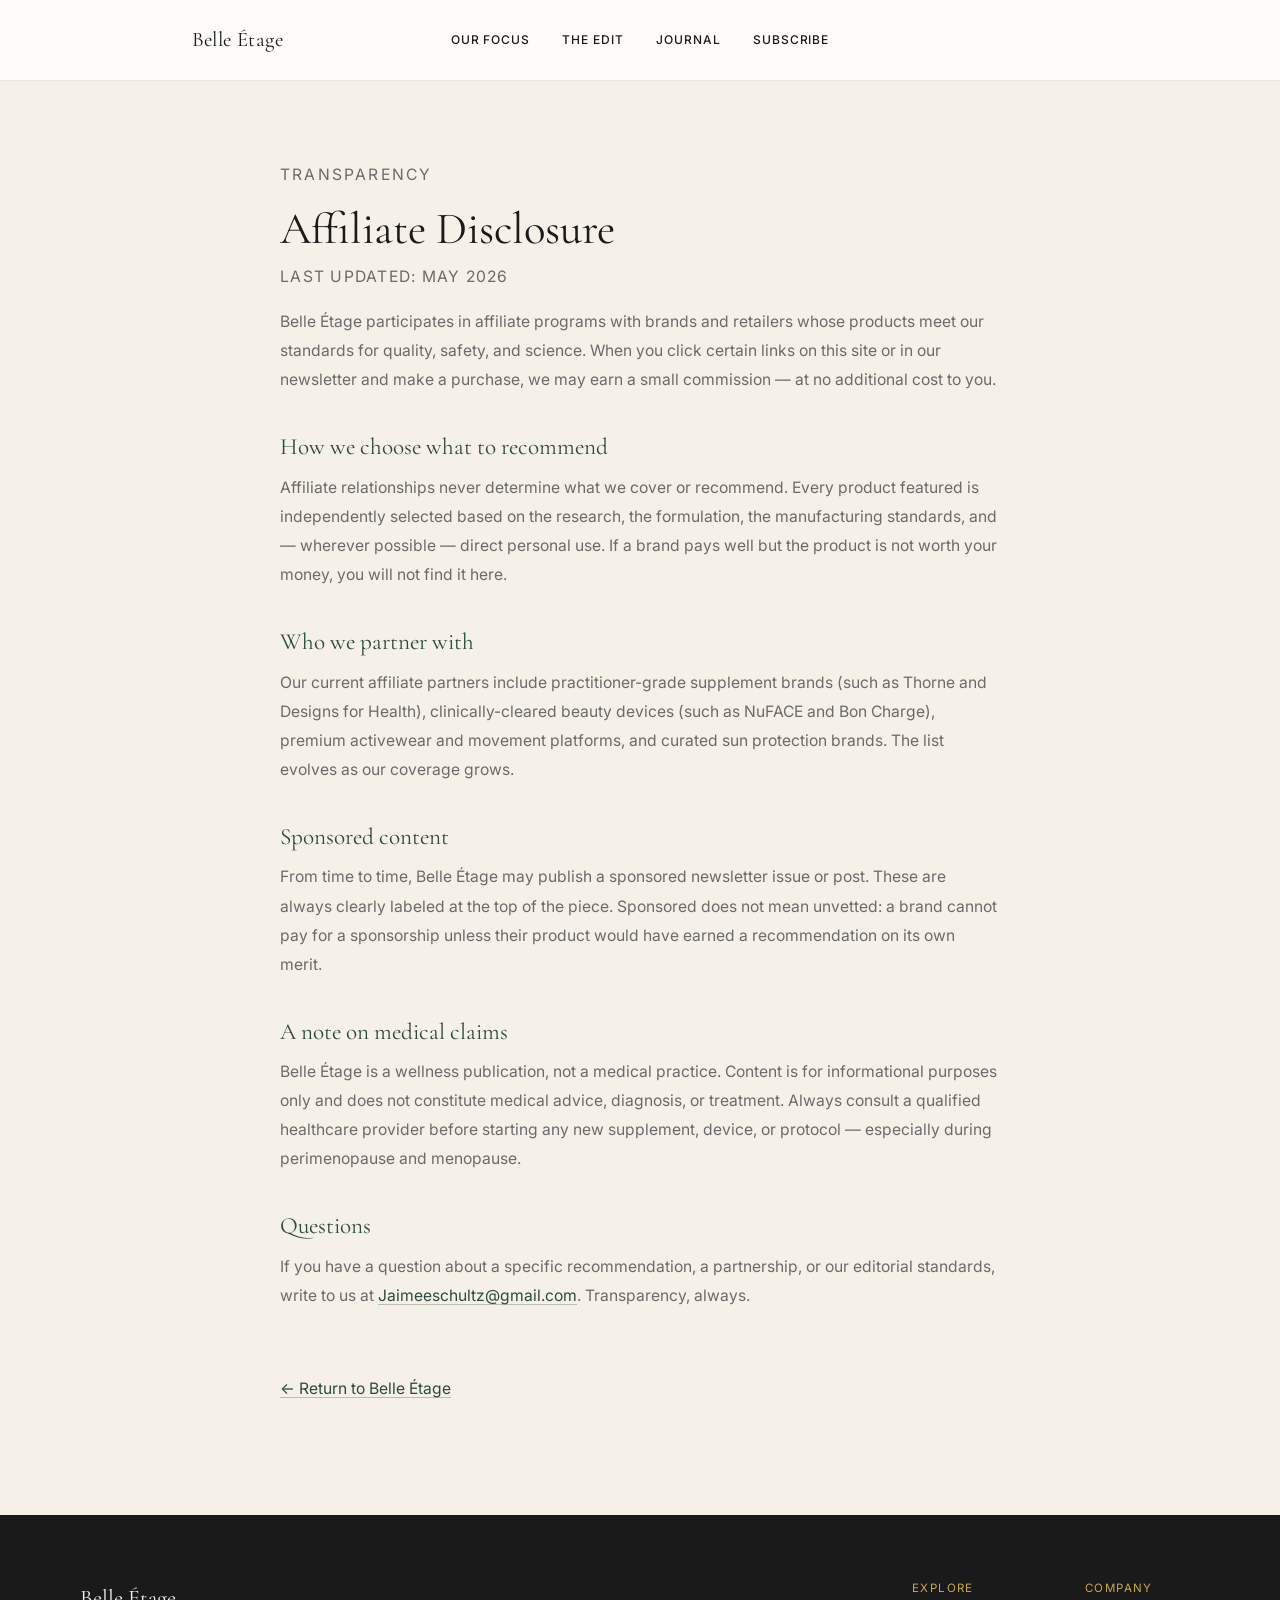
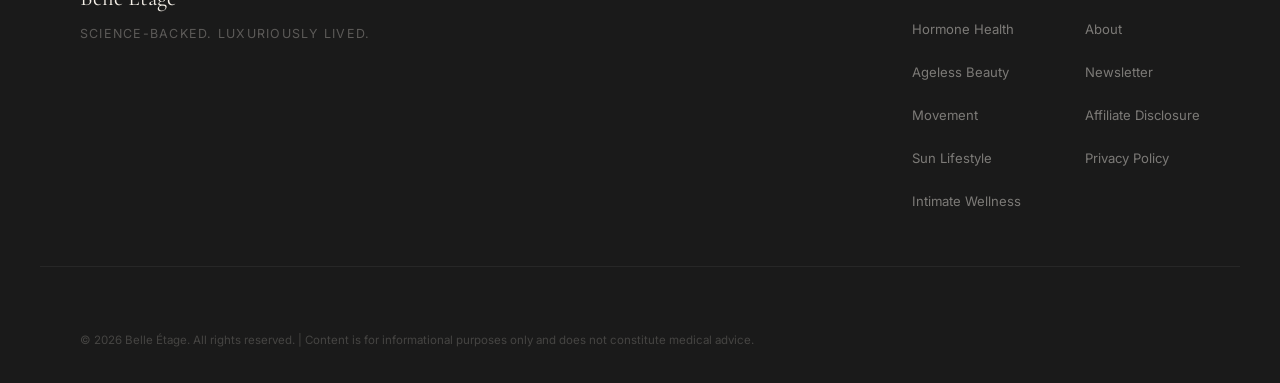
==== affiliate-disclosure.html @ 1316dea1 "Belle Étage site" ====
<!DOCTYPE html>
<html lang="en">
<head>
  <meta charset="UTF-8" />
  <meta name="viewport" content="width=device-width, initial-scale=1.0" />
  <title>Affiliate Disclosure — Belle Étage</title>
  <meta name="description" content="How Belle Étage handles affiliate relationships and commissions." />
  <link rel="preconnect" href="https://fonts.googleapis.com" />
  <link href="https://fonts.googleapis.com/css2?family=Cormorant+Garamond:ital,wght@0,300;0,400;0,500;0,600;1,300;1,400&family=Inter:wght@300;400;500&display=swap" rel="stylesheet" />
  <link rel="stylesheet" href="styles.css" />
</head>
<body>

  <!-- NAV -->
  <nav class="nav" id="nav">
    <div class="nav-inner">
      <a href="index.html" class="nav-logo">Belle Étage</a>
      <div class="nav-links">
        <a href="index.html#pillars">Our Focus</a>
        <a href="index.html#products">The Edit</a>
        <a href="index.html#journal">Journal</a>
        <a href="index.html#newsletter">Subscribe</a>
      </div>
    </div>
  </nav>

  <main class="legal-page">
    <div class="legal-inner">
      <p class="section-eyebrow">Transparency</p>
      <h1 class="legal-title">Affiliate Disclosure</h1>
      <p class="legal-updated">Last updated: May 2026</p>

      <p>Belle Étage participates in affiliate programs with brands and retailers whose products meet our standards for quality, safety, and science. When you click certain links on this site or in our newsletter and make a purchase, we may earn a small commission — at no additional cost to you.</p>

      <h2>How we choose what to recommend</h2>
      <p>Affiliate relationships never determine what we cover or recommend. Every product featured is independently selected based on the research, the formulation, the manufacturing standards, and — wherever possible — direct personal use. If a brand pays well but the product is not worth your money, you will not find it here.</p>

      <h2>Who we partner with</h2>
      <p>Our current affiliate partners include practitioner-grade supplement brands (such as Thorne and Designs for Health), clinically-cleared beauty devices (such as NuFACE and Bon Charge), premium activewear and movement platforms, and curated sun protection brands. The list evolves as our coverage grows.</p>

      <h2>Sponsored content</h2>
      <p>From time to time, Belle Étage may publish a sponsored newsletter issue or post. These are always clearly labeled at the top of the piece. Sponsored does not mean unvetted: a brand cannot pay for a sponsorship unless their product would have earned a recommendation on its own merit.</p>

      <h2>A note on medical claims</h2>
      <p>Belle Étage is a wellness publication, not a medical practice. Content is for informational purposes only and does not constitute medical advice, diagnosis, or treatment. Always consult a qualified healthcare provider before starting any new supplement, device, or protocol — especially during perimenopause and menopause.</p>

      <h2>Questions</h2>
      <p>If you have a question about a specific recommendation, a partnership, or our editorial standards, write to us at <a href="mailto:Jaimeeschultz@gmail.com" class="legal-link">Jaimeeschultz@gmail.com</a>. Transparency, always.</p>

      <p class="legal-return"><a href="index.html" class="legal-link">← Return to Belle Étage</a></p>
    </div>
  </main>

  <!-- FOOTER -->
  <footer class="footer">
    <div class="footer-inner">
      <div class="footer-brand">
        <p class="footer-logo">Belle Étage</p>
        <p class="footer-tagline">Science-backed. Luxuriously lived.</p>
      </div>
      <div class="footer-links">
        <div class="footer-col">
          <p class="footer-col-title">Explore</p>
          <a href="index.html#pillars">Hormone Health</a>
          <a href="index.html#pillars">Ageless Beauty</a>
          <a href="index.html#pillars">Movement</a>
          <a href="index.html#pillars">Sun Lifestyle</a>
          <a href="index.html#pillars">Intimate Wellness</a>
        </div>
        <div class="footer-col">
          <p class="footer-col-title">Company</p>
          <a href="index.html#about">About</a>
          <a href="index.html#newsletter">Newsletter</a>
          <a href="affiliate-disclosure.html">Affiliate Disclosure</a>
          <a href="privacy-policy.html">Privacy Policy</a>
        </div>
      </div>
    </div>
    <div class="footer-bottom">
      <p>© 2026 Belle Étage. All rights reserved. | Content is for informational purposes only and does not constitute medical advice.</p>
    </div>
  </footer>

</body>
</html>
---- styles.css ----
/* ─── RESET & BASE ─── */
*, *::before, *::after { box-sizing: border-box; margin: 0; padding: 0; }

:root {
  --cream: #F5F0E8;
  --cream-dark: #EDE6D6;
  --green: #2D4A3E;
  --green-light: #3d6455;
  --gold: #C9A84C;
  --gold-light: #dfc070;
  --black: #1A1A1A;
  --grey: #6B6B6B;
  --grey-light: #9B9B9B;
  --white: #FFFFFF;
  --serif: 'Cormorant Garamond', Georgia, serif;
  --sans: 'Inter', system-ui, sans-serif;
  --radius: 2px;
  --shadow: 0 4px 32px rgba(45,74,62,0.10);
  --shadow-lg: 0 12px 60px rgba(45,74,62,0.16);
}

html { scroll-behavior: smooth; }

body {
  font-family: var(--sans);
  font-size: 16px;
  line-height: 1.7;
  color: var(--black);
  background: var(--white);
  -webkit-font-smoothing: antialiased;
}

img { max-width: 100%; display: block; }
a { text-decoration: none; color: inherit; }

/* ─── TYPOGRAPHY ─── */
h1, h2, h3 { font-family: var(--serif); font-weight: 400; line-height: 1.15; }
h1 { font-size: clamp(2.8rem, 5vw, 4.4rem); }
h2 { font-size: clamp(2rem, 3.5vw, 3rem); }
h3 { font-size: clamp(1.3rem, 2vw, 1.6rem); }
h4 { font-family: var(--sans); font-size: 0.85rem; font-weight: 500; letter-spacing: 0.04em; text-transform: uppercase; }
p { color: var(--grey); font-size: 0.95rem; }
em { font-family: var(--serif); font-style: italic; font-size: 1.05em; }

.eyebrow {
  font-family: var(--sans);
  font-size: 0.75rem;
  font-weight: 500;
  letter-spacing: 0.12em;
  text-transform: uppercase;
  color: var(--gold);
  margin-bottom: 1rem;
}

/* ─── BUTTONS ─── */
.btn-primary {
  display: inline-block;
  background: var(--green);
  color: var(--cream);
  padding: 0.9rem 2.2rem;
  font-family: var(--sans);
  font-size: 0.8rem;
  font-weight: 500;
  letter-spacing: 0.08em;
  text-transform: uppercase;
  border: 1px solid var(--green);
  transition: all 0.25s ease;
}
.btn-primary:hover { background: var(--green-light); border-color: var(--green-light); transform: translateY(-1px); box-shadow: var(--shadow); }

.btn-ghost {
  display: inline-block;
  color: var(--green);
  padding: 0.9rem 2.2rem;
  font-family: var(--sans);
  font-size: 0.8rem;
  font-weight: 500;
  letter-spacing: 0.08em;
  text-transform: uppercase;
  border: 1px solid var(--green);
  transition: all 0.25s ease;
}
.btn-ghost:hover { background: var(--green); color: var(--cream); }

.btn-outline-light {
  display: inline-block;
  color: var(--cream);
  padding: 0.9rem 2.2rem;
  font-family: var(--sans);
  font-size: 0.8rem;
  font-weight: 500;
  letter-spacing: 0.08em;
  text-transform: uppercase;
  border: 1px solid rgba(245,240,232,0.4);
  transition: all 0.25s ease;
}
.btn-outline-light:hover { background: rgba(245,240,232,0.1); border-color: var(--cream); }

.btn-card {
  display: inline-block;
  font-size: 0.75rem;
  font-weight: 500;
  letter-spacing: 0.08em;
  text-transform: uppercase;
  color: var(--green);
  border-bottom: 1px solid var(--gold);
  padding-bottom: 1px;
  transition: all 0.2s;
}
.btn-card:hover { color: var(--gold); }

/* ─── NAV ─── */
nav {
  position: fixed;
  top: 0; left: 0; right: 0;
  z-index: 100;
  padding: 1.4rem 0;
  background: rgba(255,255,255,0.78);
  backdrop-filter: blur(14px);
  -webkit-backdrop-filter: blur(14px);
  border-bottom: 1px solid rgba(45,74,62,0.10);
  transition: all 0.3s ease;
}
nav.scrolled {
  background: rgba(245,240,232,0.96);
  backdrop-filter: blur(12px);
  padding: 0.9rem 0;
  box-shadow: 0 1px 0 rgba(45,74,62,0.08);
}
.nav-inner {
  max-width: 1280px;
  margin: 0 auto;
  padding: 0 2.5rem;
  display: grid;
  grid-template-columns: 1fr auto 1fr;
  align-items: center;
  gap: 1rem;
}
.nav-links { display: flex; gap: 2rem; align-items: center; }
.nav-links.right { justify-content: flex-end; }
.nav-links a {
  font-size: 0.75rem;
  font-weight: 500;
  letter-spacing: 0.08em;
  text-transform: uppercase;
  color: var(--black);
  transition: color 0.2s;
}
.nav-links a:hover { color: var(--green); }
.nav-logo {
  font-family: var(--serif);
  font-size: 1.3rem;
  font-weight: 400;
  color: var(--black);
  text-align: center;
  letter-spacing: 0.02em;
  white-space: nowrap;
}
.nav-cta {
  background: var(--green) !important;
  color: var(--cream) !important;
  padding: 0.5rem 1.2rem;
  font-size: 0.7rem !important;
}
.nav-cta:hover { background: var(--green-light) !important; color: var(--cream) !important; }

/* ─── HERO ─── */
.hero {
  position: relative;
  min-height: 100vh;
  background:
    radial-gradient(ellipse 60% 55% at 85% 30%, rgba(201,168,76,0.10), transparent 70%),
    radial-gradient(ellipse 70% 60% at 15% 90%, rgba(45,74,62,0.05), transparent 70%),
    linear-gradient(160deg, #FDF1F2 0%, #FADCE0 50%, #F5C8CF 100%);
  display: grid;
  grid-template-columns: 1fr 1fr;
  align-items: center;
  padding-top: 5rem;
  overflow: hidden;
}
.hero::before {
  content: "";
  position: absolute;
  top: 50%;
  right: -8%;
  width: 520px;
  height: 520px;
  border-radius: 50%;
  border: 1px solid rgba(201,168,76,0.22);
  transform: translateY(-50%);
  pointer-events: none;
}
.hero::after {
  content: "";
  position: absolute;
  top: 50%;
  right: 4%;
  width: 320px;
  height: 320px;
  border-radius: 50%;
  background: radial-gradient(circle, rgba(201,168,76,0.10), rgba(45,74,62,0.04) 60%, transparent 75%);
  transform: translateY(-50%);
  pointer-events: none;
}
.hero-content { position: relative; z-index: 1; }
.hero-content {
  padding: 5rem 4rem 5rem 6rem;
  max-width: 640px;
}
.hero-eyebrow {
  font-size: 0.7rem;
  font-weight: 500;
  letter-spacing: 0.14em;
  text-transform: uppercase;
  color: var(--gold);
  margin-bottom: 1.5rem;
}
.hero h1 { color: var(--black); margin-bottom: 1.5rem; }
.hero h1 em { color: var(--green); display: block; }
.hero-sub {
  font-size: 1rem;
  line-height: 1.75;
  color: var(--grey);
  margin-bottom: 2.5rem;
  max-width: 480px;
}
.hero-actions { display: flex; gap: 1rem; flex-wrap: wrap; }

.hero-image {
  height: 100vh;
  background: var(--green);
  display: flex;
  align-items: center;
  justify-content: center;
  position: relative;
  overflow: hidden;
}
.hero-img-frame {
  width: 85%;
  height: 75%;
  border: 1px solid rgba(201,168,76,0.3);
  display: flex;
  align-items: center;
  justify-content: center;
  position: relative;
}
.hero-img-inner {
  width: 100%;
  height: 100%;
  display: flex;
  align-items: center;
  justify-content: center;
  position: relative;
}
.hero-decoration {
  position: absolute;
  inset: 1.5rem;
  border: 1px solid rgba(201,168,76,0.15);
}
.hero-bottles {
  display: flex;
  gap: 1.5rem;
  align-items: flex-end;
  z-index: 1;
}
.bottle {
  background: rgba(201,168,76,0.25);
  border: 1px solid rgba(201,168,76,0.4);
  border-radius: 40px 40px 4px 4px;
}
.b1 { width: 44px; height: 110px; }
.b2 { width: 54px; height: 150px; background: rgba(201,168,76,0.35); }
.b3 { width: 38px; height: 90px; }

.hero-leaf {
  position: absolute;
  background: rgba(201,168,76,0.12);
  border-radius: 50% 0;
}
.leaf1 { width: 120px; height: 80px; top: 15%; right: 10%; transform: rotate(-30deg); }
.leaf2 { width: 80px; height: 55px; bottom: 20%; left: 8%; transform: rotate(20deg); }

/* ─── TRUST BAR ─── */
.trust-bar {
  background: var(--white);
  border-top: 1px solid rgba(45,74,62,0.08);
  border-bottom: 1px solid rgba(45,74,62,0.08);
  padding: 3rem 2.5rem;
  display: flex;
  flex-wrap: wrap;
  justify-content: center;
  align-items: center;
  gap: 0.75rem 1.25rem;
  text-align: center;
}
.trust-inner {
  max-width: 1000px;
  margin: 0 auto;
  padding: 0 2.5rem;
  display: flex;
  align-items: center;
  gap: 3rem;
}
.trust-item {
  display: flex;
  align-items: flex-start;
  gap: 1.2rem;
  flex: 1;
}
.trust-icon {
  width: 44px;
  height: 44px;
  min-width: 44px;
  background: rgba(45,74,62,0.06);
  border-radius: 50%;
  display: flex;
  align-items: center;
  justify-content: center;
  color: var(--green);
}
.trust-icon svg { width: 20px; height: 20px; }
.trust-item h4 { color: var(--black); margin-bottom: 0.2rem; font-size: 0.8rem; }
.trust-item p { font-size: 0.82rem; color: var(--grey-light); }
.trust-divider { width: 1px; height: 60px; background: rgba(45,74,62,0.1); flex-shrink: 0; }

/* ─── SECTION SHARED ─── */
.section-header {
  text-align: center;
  max-width: 600px;
  margin: 0 auto 4rem;
  padding: 0 2rem;
}
.section-header.light h2 { color: var(--cream); }
.section-header.light p { color: rgba(245,240,232,0.65); }
.section-sub { margin-top: 1rem; font-size: 1rem; line-height: 1.7; }

/* ─── EDIT / PRODUCTS ─── */
.edit {
  padding: 7rem 0;
  background: var(--white);
}
.edit-grid {
  max-width: 1280px;
  margin: 0 auto;
  padding: 0 2.5rem;
  display: grid;
  grid-template-columns: repeat(4, 1fr);
  gap: 1.5rem;
}
.product-card {
  background: var(--white);
  border: 1px solid rgba(45,74,62,0.1);
  transition: all 0.3s ease;
  overflow: hidden;
}
.product-card:hover { transform: translateY(-4px); box-shadow: var(--shadow-lg); }
.product-card.featured { border-color: var(--gold); }

.product-img {
  height: 200px;
  display: flex;
  align-items: center;
  justify-content: center;
  position: relative;
}
.product-img.green { background: linear-gradient(135deg, var(--green) 0%, #3d6455 100%); }
.product-img.cream { background: linear-gradient(135deg, var(--cream-dark) 0%, #d4c9a8 100%); }
.product-img.dark { background: linear-gradient(135deg, #1a2e27 0%, var(--green) 100%); }
.product-img.warm { background: linear-gradient(135deg, #8B6914 0%, var(--gold) 100%); }

.product-icon { color: rgba(255,255,255,0.5); }
.product-img.cream .product-icon { color: rgba(45,74,62,0.4); }
.product-icon svg { width: 48px; height: 48px; }

.product-badge {
  position: absolute;
  top: 1rem;
  right: 1rem;
  font-size: 0.65rem;
  font-weight: 500;
  letter-spacing: 0.08em;
  text-transform: uppercase;
  background: rgba(255,255,255,0.15);
  color: rgba(255,255,255,0.9);
  padding: 0.3rem 0.7rem;
  backdrop-filter: blur(8px);
}
.product-badge.gold {
  background: var(--gold);
  color: var(--white);
}
.product-img.cream .product-badge {
  color: var(--green);
  background: rgba(45,74,62,0.12);
}

.product-body { padding: 1.5rem; }
.product-category { font-size: 0.7rem; font-weight: 500; letter-spacing: 0.1em; text-transform: uppercase; color: var(--gold); margin-bottom: 0.5rem; }
.product-body h3 { font-size: 1.1rem; color: var(--black); margin-bottom: 0.75rem; line-height: 1.3; }
.product-case { font-size: 0.82rem; line-height: 1.65; margin-bottom: 1.25rem; }
.product-footer { display: flex; align-items: center; justify-content: space-between; }
.product-price { font-family: var(--serif); font-size: 1.2rem; color: var(--black); }

.edit-cta { text-align: center; margin-top: 3.5rem; }

/* ─── ABOUT ─── */
.about {
  padding: 7rem 0;
  background: var(--cream);
}
.about-inner {
  max-width: 1200px;
  margin: 0 auto;
  padding: 0 4rem;
  display: grid;
  grid-template-columns: 1fr 1fr;
  gap: 6rem;
  align-items: center;
}
.about-image { position: relative; }
.about-img-frame {
  position: relative;
  padding: 1.5rem;
}
.about-img-inner {
  background: var(--green);
  aspect-ratio: 3/4;
  display: flex;
  align-items: center;
  justify-content: center;
  position: relative;
  overflow: hidden;
}
.about-decoration {
  position: absolute;
  width: 80px;
  height: 80px;
  border: 1px solid rgba(201,168,76,0.4);
}
.about-decoration.top { top: 1.5rem; right: 1.5rem; }
.about-decoration.bottom { bottom: 1.5rem; left: 1.5rem; }
.about-portrait { width: 70%; }
.about-img-frame::before {
  content: '';
  position: absolute;
  top: 0; left: 0;
  width: 85%;
  height: 85%;
  border: 1px solid var(--gold);
  z-index: -1;
}
.about-quote {
  position: absolute;
  bottom: -1.5rem;
  right: -1.5rem;
  background: var(--white);
  padding: 1.5rem 2rem;
  max-width: 280px;
  box-shadow: var(--shadow);
  border-left: 2px solid var(--gold);
}
.about-quote p { font-family: var(--serif); font-style: italic; font-size: 1rem; color: var(--black); line-height: 1.5; }

.about-content h2 { color: var(--black); margin-bottom: 2rem; }
.about-content p { margin-bottom: 1.2rem; font-size: 0.95rem; line-height: 1.8; }
.about-content p strong { color: var(--black); font-weight: 500; }
.about-content .btn-ghost { margin-top: 1rem; }

/* ─── JOURNAL ─── */
.journal {
  padding: 7rem 0;
  background: var(--green);
}
.journal .section-header { margin-bottom: 4rem; }
.journal-grid {
  max-width: 1280px;
  margin: 0 auto;
  padding: 0 2.5rem;
  display: grid;
  grid-template-columns: 1.4fr 1fr 1fr;
  gap: 1.5rem;
}
.journal-card {
  background: rgba(255,255,255,0.04);
  border: 1px solid rgba(245,240,232,0.12);
  overflow: hidden;
  transition: all 0.3s ease;
  display: block;
}
.journal-card:hover { background: rgba(255,255,255,0.08); transform: translateY(-3px); }

.journal-img {
  height: 200px;
  position: relative;
  display: flex;
  align-items: flex-end;
  padding: 1rem;
}
.featured-article .journal-img { height: 260px; }
.journal-img.green-dark { background: linear-gradient(160deg, rgba(45,74,62,0.4) 0%, rgba(15,30,25,0.9) 100%), linear-gradient(135deg, #1a2e27, #2d4a3e); }
.journal-img.warm-dark { background: linear-gradient(160deg, rgba(139,105,20,0.3) 0%, rgba(60,40,10,0.9) 100%); }
.journal-img.cream-dark { background: linear-gradient(160deg, rgba(100,90,70,0.3) 0%, rgba(40,35,25,0.9) 100%); }

.journal-tag {
  font-size: 0.65rem;
  font-weight: 500;
  letter-spacing: 0.1em;
  text-transform: uppercase;
  background: var(--gold);
  color: var(--white);
  padding: 0.25rem 0.7rem;
}

.journal-body { padding: 1.5rem; }
.journal-date { font-size: 0.7rem; font-weight: 500; letter-spacing: 0.1em; text-transform: uppercase; color: var(--gold); margin-bottom: 0.6rem; }
.journal-body h3 { color: var(--cream); font-size: 1.1rem; margin-bottom: 0.75rem; line-height: 1.35; }
.featured-article .journal-body h3 { font-size: 1.35rem; }
.journal-body p { font-size: 0.82rem; color: rgba(245,240,232,0.6); line-height: 1.65; margin-bottom: 1rem; }
.read-more { font-size: 0.75rem; font-weight: 500; letter-spacing: 0.08em; text-transform: uppercase; color: var(--gold); }

/* ─── NEWSLETTER ─── */
.newsletter {
  padding: 7rem 0;
  background: var(--cream);
}
.newsletter-inner {
  max-width: 1200px;
  margin: 0 auto;
  padding: 0 4rem;
  display: grid;
  grid-template-columns: 1fr 1fr;
  gap: 5rem;
  align-items: center;
}
.newsletter-content h2 { color: var(--black); margin: 1rem 0 1.5rem; }
.newsletter-content > p { font-size: 0.95rem; line-height: 1.8; margin-bottom: 2rem; }
.gold-text { color: var(--gold); }

.newsletter-perks { list-style: none; display: flex; flex-direction: column; gap: 0.75rem; }
.newsletter-perks li {
  display: flex;
  align-items: center;
  gap: 0.75rem;
  font-size: 0.9rem;
  color: var(--black);
  font-weight: 400;
}
.newsletter-perks svg { width: 18px; height: 18px; color: var(--green); flex-shrink: 0; }

.newsletter-form-card {
  background: var(--white);
  padding: 2.5rem;
  box-shadow: var(--shadow-lg);
  border-top: 3px solid var(--gold);
}
.newsletter-form-card h3 { font-family: var(--serif); font-size: 1.6rem; color: var(--black); margin-bottom: 0.4rem; }
.form-sub { font-size: 0.85rem; color: var(--grey-light); margin-bottom: 2rem; }

.newsletter-form { display: flex; flex-direction: column; gap: 1.2rem; }
.form-group { display: flex; flex-direction: column; gap: 0.4rem; }
.form-group label { font-size: 0.75rem; font-weight: 500; letter-spacing: 0.06em; text-transform: uppercase; color: var(--black); }
.form-group input {
  padding: 0.8rem 1rem;
  border: 1px solid rgba(45,74,62,0.2);
  font-family: var(--sans);
  font-size: 0.9rem;
  color: var(--black);
  background: var(--cream);
  outline: none;
  transition: border-color 0.2s;
}
.form-group input:focus { border-color: var(--green); }
.form-group input::placeholder { color: var(--grey-light); }

.btn-submit {
  background: var(--green);
  color: var(--cream);
  border: none;
  padding: 1rem;
  font-family: var(--sans);
  font-size: 0.8rem;
  font-weight: 500;
  letter-spacing: 0.08em;
  text-transform: uppercase;
  cursor: pointer;
  transition: all 0.25s ease;
}
.btn-submit:hover { background: var(--green-light); }
.form-disclaimer { font-size: 0.72rem; color: var(--grey-light); text-align: center; margin-top: -0.5rem; }

.form-success {
  display: none;
  flex-direction: column;
  align-items: center;
  text-align: center;
  padding: 2rem 0;
  gap: 1rem;
}
.form-success svg { width: 48px; height: 48px; color: var(--green); }
.form-success h4 { font-family: var(--serif); font-size: 1.4rem; color: var(--black); }
.form-success p { font-size: 0.85rem; color: var(--grey); }

.social-proof {
  display: flex;
  align-items: center;
  gap: 1rem;
  margin-top: 1.5rem;
  padding-left: 0.5rem;
}
.sp-avatars { display: flex; }
.sp-avatar {
  width: 32px;
  height: 32px;
  border-radius: 50%;
  border: 2px solid var(--cream);
  margin-left: -8px;
  opacity: 0.7;
}
.sp-avatars .sp-avatar:first-child { margin-left: 0; }
.social-proof p { font-size: 0.78rem; color: var(--grey); }

/* ─── FOOTER ─── */
footer {
  background: var(--black);
  padding: 5rem 0 2rem;
}
.footer-inner {
  max-width: 1280px;
  margin: 0 auto;
  padding: 0 2.5rem;
  display: grid;
  grid-template-columns: 1.5fr 2fr;
  gap: 4rem;
  padding-bottom: 4rem;
  border-bottom: 1px solid rgba(255,255,255,0.08);
}
.footer-logo { font-family: var(--serif); font-size: 1.8rem; color: var(--cream); margin-bottom: 0.5rem; }
.footer-tagline { font-size: 0.82rem; color: rgba(245,240,232,0.4); margin-bottom: 2rem; }
.footer-socials { display: flex; gap: 1rem; }
.footer-socials a {
  width: 38px; height: 38px;
  border: 1px solid rgba(255,255,255,0.12);
  border-radius: 50%;
  display: flex;
  align-items: center;
  justify-content: center;
  color: rgba(245,240,232,0.5);
  transition: all 0.2s;
}
.footer-socials a:hover { border-color: var(--gold); color: var(--gold); }
.footer-socials svg { width: 16px; height: 16px; }

.footer-links { display: grid; grid-template-columns: repeat(3, 1fr); gap: 2rem; }
.footer-col h5 {
  font-family: var(--sans);
  font-size: 0.7rem;
  font-weight: 500;
  letter-spacing: 0.1em;
  text-transform: uppercase;
  color: var(--cream);
  margin-bottom: 1.2rem;
}
.footer-col { display: flex; flex-direction: column; gap: 0; }
.footer-col a {
  font-size: 0.82rem;
  color: rgba(245,240,232,0.4);
  padding: 0.35rem 0;
  transition: color 0.2s;
}
.footer-col a:hover { color: var(--gold); }

.footer-bottom {
  max-width: 1280px;
  margin: 0 auto;
  padding: 2rem 2.5rem 0;
  display: flex;
  justify-content: space-between;
  align-items: center;
  flex-wrap: wrap;
  gap: 1rem;
}
.footer-bottom p { font-size: 0.72rem; color: rgba(245,240,232,0.25); }

/* ─── PILLARS ─── */
.pillars { padding: 7rem 2.5rem; background: var(--cream); }
.pillars-grid {
  max-width: 1280px;
  margin: 4rem auto 0;
  display: grid;
  grid-template-columns: repeat(5, 1fr);
  gap: 2px;
}
.pillar-card {
  background: var(--white);
  padding: 2.5rem 2rem;
  border-top: 3px solid var(--green);
  transition: box-shadow 0.25s;
}
.pillar-card:hover { box-shadow: var(--shadow-lg); }
.pillar-number {
  font-family: var(--serif);
  font-size: 3rem;
  color: rgba(45,74,62,0.12);
  line-height: 1;
  margin-bottom: 1rem;
}
.pillar-title {
  font-family: var(--serif);
  font-size: 1.4rem;
  color: var(--green);
  margin-bottom: 1rem;
}
.pillar-desc { font-size: 0.88rem; line-height: 1.7; margin-bottom: 1.5rem; }
.pillar-topics { display: flex; flex-wrap: wrap; gap: 0.4rem; }
.pillar-topics span {
  font-size: 0.7rem;
  letter-spacing: 0.06em;
  text-transform: uppercase;
  background: var(--cream);
  color: var(--green);
  padding: 0.25rem 0.65rem;
  border: 1px solid rgba(45,74,62,0.15);
}

/* ─── PRODUCT CARDS (updated) ─── */
.products { padding: 7rem 2.5rem; background: var(--white); }
.products-grid {
  max-width: 1280px;
  margin: 4rem auto 0;
  display: grid;
  grid-template-columns: repeat(3, 1fr);
  gap: 1.5rem;
}
.product-card {
  border: 1px solid rgba(45,74,62,0.1);
  padding: 2rem;
  transition: box-shadow 0.25s;
}
.product-card:hover { box-shadow: var(--shadow); }
.product-category {
  font-size: 0.7rem;
  letter-spacing: 0.12em;
  text-transform: uppercase;
  color: var(--gold);
  margin-bottom: 0.75rem;
}
.product-name { font-family: var(--serif); font-size: 1.3rem; color: var(--black); margin-bottom: 0.75rem; }
.product-desc { font-size: 0.87rem; line-height: 1.7; margin-bottom: 1rem; }
.product-meta { display: flex; gap: 0.5rem; flex-wrap: wrap; margin-bottom: 1.25rem; }
.product-tag {
  font-size: 0.68rem;
  letter-spacing: 0.06em;
  text-transform: uppercase;
  background: var(--cream);
  color: var(--green);
  padding: 0.2rem 0.55rem;
  border: 1px solid rgba(45,74,62,0.15);
}
.product-link {
  font-size: 0.75rem;
  font-weight: 500;
  letter-spacing: 0.06em;
  color: var(--green);
  border-bottom: 1px solid var(--gold);
  padding-bottom: 1px;
  transition: color 0.2s;
}
.product-link:hover { color: var(--gold); }

/* ─── ABOUT (updated) ─── */
.about { padding: 7rem 2.5rem; background: var(--green); color: var(--cream); }
.about-inner {
  max-width: 1280px;
  margin: 0 auto;
  display: grid;
  grid-template-columns: 1fr 1fr;
  gap: 6rem;
  align-items: center;
}
.about-title { font-family: var(--serif); font-size: clamp(2rem, 3vw, 2.8rem); color: var(--cream); margin-bottom: 1.5rem; }
.about-body { font-size: 0.95rem; color: rgba(245,240,232,0.8); margin-bottom: 1rem; line-height: 1.8; }
.about-signature { font-family: var(--serif); font-style: italic; font-size: 1.1rem; color: var(--gold); margin-top: 1.5rem; }
.about-stats { display: grid; grid-template-columns: 1fr 1fr; gap: 2rem; }
.stat { text-align: center; }
.stat-number { font-family: var(--serif); font-size: 2.8rem; color: var(--gold); line-height: 1; margin-bottom: 0.4rem; }
.stat-label { font-size: 0.72rem; letter-spacing: 0.1em; text-transform: uppercase; color: rgba(245,240,232,0.5); }

/* ─── JOURNAL (updated) ─── */
.journal { padding: 7rem 2.5rem; background: var(--cream); }
.journal-grid {
  max-width: 1280px;
  margin: 4rem auto 0;
  display: grid;
  grid-template-columns: repeat(2, 1fr);
  gap: 2rem;
}
.journal-card { background: var(--white); padding: 2.5rem; border-bottom: 3px solid var(--gold); transition: box-shadow 0.25s; }
.journal-card:hover { box-shadow: var(--shadow); }
.journal-category { font-size: 0.7rem; letter-spacing: 0.12em; text-transform: uppercase; color: var(--gold); margin-bottom: 0.75rem; }
.journal-title { font-family: var(--serif); font-size: 1.3rem; color: var(--black); margin-bottom: 0.75rem; line-height: 1.3; }
.journal-excerpt { font-size: 0.87rem; line-height: 1.7; margin-bottom: 1.25rem; }
.journal-link { font-size: 0.75rem; font-weight: 500; letter-spacing: 0.06em; color: var(--green); border-bottom: 1px solid var(--gold); padding-bottom: 1px; transition: color 0.2s; }
.journal-link:hover { color: var(--gold); }

/* ─── NEWSLETTER ─── */
.newsletter { padding: 7rem 2.5rem; background: var(--green); }
.newsletter-inner {
  max-width: 1100px;
  margin: 0 auto;
  display: grid;
  grid-template-columns: 1fr 1fr;
  gap: 6rem;
  align-items: center;
}
.newsletter-title { font-family: var(--serif); font-size: clamp(2rem, 3vw, 2.8rem); color: var(--cream); margin-bottom: 1rem; }
.newsletter-body { font-size: 0.9rem; color: rgba(245,240,232,0.75); margin-bottom: 1.5rem; line-height: 1.8; }
.newsletter-benefits { list-style: none; margin: 0; padding: 0; }
.newsletter-benefits li { font-size: 0.85rem; color: rgba(245,240,232,0.7); padding: 0.4rem 0; border-bottom: 1px solid rgba(245,240,232,0.1); padding-left: 1.2rem; position: relative; }
.newsletter-benefits li::before { content: '—'; position: absolute; left: 0; color: var(--gold); }
.newsletter-form-wrap { background: rgba(245,240,232,0.06); border: 1px solid rgba(245,240,232,0.15); padding: 2.5rem; }
.form-headline { font-family: var(--serif); font-size: 1.5rem; color: var(--cream); margin-bottom: 1.5rem; line-height: 1.3; }
.form-input { width: 100%; padding: 0.85rem 1rem; background: rgba(245,240,232,0.08); border: 1px solid rgba(245,240,232,0.2); color: var(--cream); font-family: var(--sans); font-size: 0.88rem; margin-bottom: 0.75rem; outline: none; transition: border-color 0.2s; }
.form-input::placeholder { color: rgba(245,240,232,0.35); }
.form-input:focus { border-color: var(--gold); }
.form-btn { width: 100%; margin-top: 0.25rem; text-align: center; cursor: pointer; }
.form-note { font-size: 0.72rem; color: rgba(245,240,232,0.3); margin-top: 0.75rem; text-align: center; }
.success-title { font-family: var(--serif); font-size: 1.4rem; color: var(--cream); margin-bottom: 0.5rem; }
.success-body { font-size: 0.88rem; color: rgba(245,240,232,0.65); }

/* ─── SECTION HELPERS ─── */
.section-header { text-align: center; max-width: 680px; margin: 0 auto; }
.section-eyebrow { font-size: 0.72rem; letter-spacing: 0.14em; text-transform: uppercase; color: var(--gold); margin-bottom: 0.75rem; }
.section-title { font-family: var(--serif); color: var(--black); margin-bottom: 1rem; }
.section-sub { font-size: 0.9rem; color: var(--grey); line-height: 1.8; }

/* ─── FOOTER ─── */
.footer { background: var(--black); padding: 4rem 2.5rem 2rem; }
.footer-inner { max-width: 1280px; margin: 0 auto; display: grid; grid-template-columns: 1fr auto; gap: 4rem; align-items: start; padding-bottom: 3rem; border-bottom: 1px solid rgba(255,255,255,0.06); margin-bottom: 2rem; }
.footer-logo { font-family: var(--serif); font-size: 1.4rem; color: var(--cream); margin-bottom: 0.4rem; }
.footer-tagline { font-size: 0.78rem; letter-spacing: 0.1em; text-transform: uppercase; color: rgba(245,240,232,0.3); }
.footer-links { display: flex; gap: 4rem; }
.footer-col { display: flex; flex-direction: column; gap: 0.6rem; }
.footer-col-title { font-size: 0.72rem; letter-spacing: 0.12em; text-transform: uppercase; color: var(--gold); margin-bottom: 0.25rem; }
.footer-col a { font-size: 0.82rem; color: rgba(245,240,232,0.45); transition: color 0.2s; }
.footer-col a:hover { color: var(--cream); }
.footer-bottom { max-width: 1280px; margin: 0 auto; }
.footer-bottom p { font-size: 0.72rem; color: rgba(245,240,232,0.2); }

/* ─── LEGAL PAGES ─── */
.legal-page { padding: 10rem 2.5rem 6rem; background: var(--cream); min-height: 100vh; }
.legal-inner { max-width: 720px; margin: 0 auto; }
.legal-title { font-family: var(--serif); font-size: 2.8rem; color: var(--black); margin: 0.5rem 0 0.5rem; line-height: 1.1; }
.legal-updated { font-size: 0.78rem; letter-spacing: 0.08em; text-transform: uppercase; color: var(--grey-light); margin-bottom: 3rem; }
.legal-inner h2 { font-family: var(--serif); font-size: 1.45rem; color: var(--green); margin: 2.5rem 0 0.75rem; }
.legal-inner p { font-size: 0.98rem; line-height: 1.85; color: var(--grey); margin-bottom: 1rem; }
.legal-link { color: var(--green); text-decoration: underline; text-decoration-color: rgba(45,74,62,0.3); text-underline-offset: 3px; }
.legal-link:hover { text-decoration-color: var(--green); }
.legal-return { margin-top: 4rem; font-size: 0.9rem; }

/* ─── RESPONSIVE ─── */
@media (max-width: 1100px) {
  .pillars-grid { grid-template-columns: repeat(2, 1fr); }
  .products-grid { grid-template-columns: repeat(2, 1fr); }
  .journal-grid { grid-template-columns: 1fr 1fr; }
}

@media (max-width: 900px) {
  .hero { grid-template-columns: 1fr; min-height: auto; }
  .hero-content { padding: 8rem 2.5rem 3rem; max-width: 100%; }
  .about-inner { grid-template-columns: 1fr; gap: 3rem; }
  .newsletter-inner { grid-template-columns: 1fr; gap: 3rem; }
  .footer-inner { grid-template-columns: 1fr; gap: 3rem; }
  .footer-links { gap: 2rem; }
}

@media (max-width: 640px) {
  .pillars-grid { grid-template-columns: 1fr; }
  .products-grid { grid-template-columns: 1fr; }
  .journal-grid { grid-template-columns: 1fr; }
  .about-stats { grid-template-columns: repeat(2, 1fr); }
  .trust-bar { flex-direction: column; gap: 0.5rem; text-align: center; }
  .trust-dot { display: none; }
  .hero-content { padding: 7rem 1.5rem 2rem; }
  .nav-links { gap: 1rem; }
  .footer-links { flex-direction: column; gap: 2rem; }
}
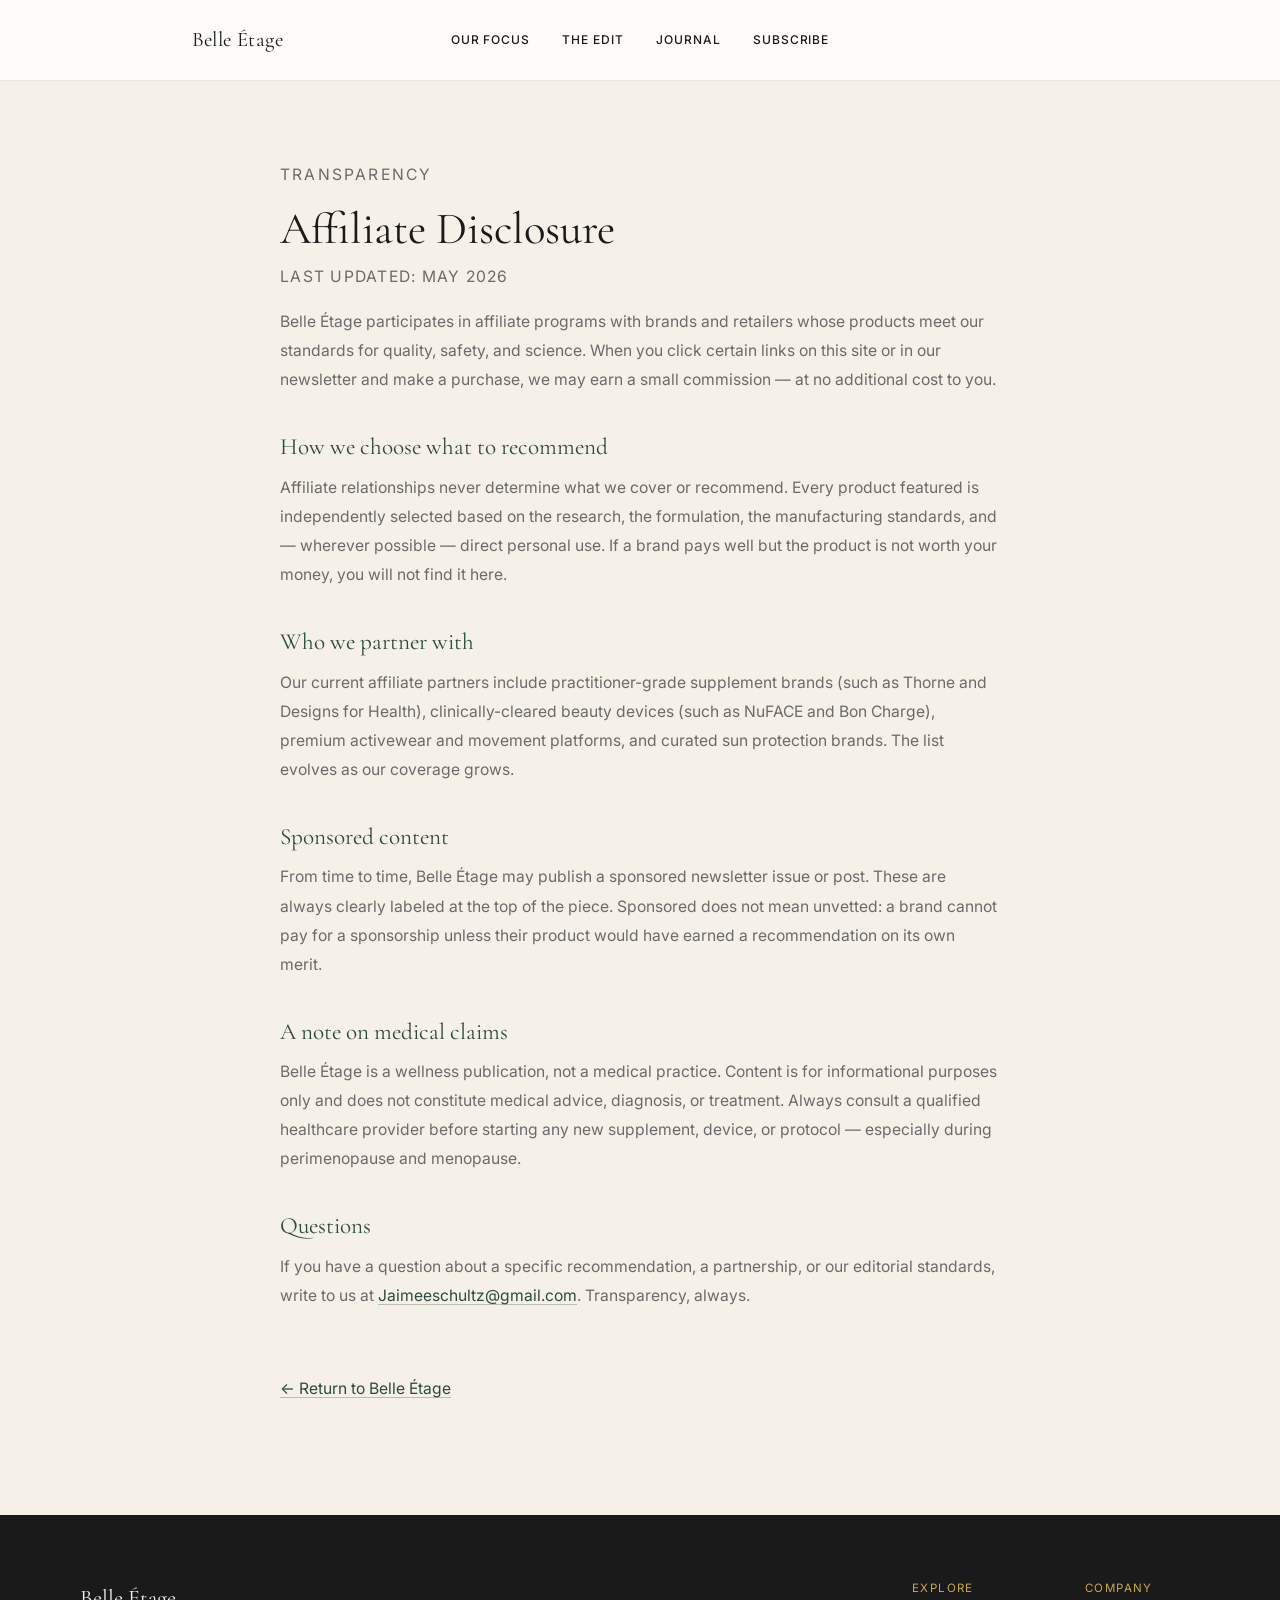
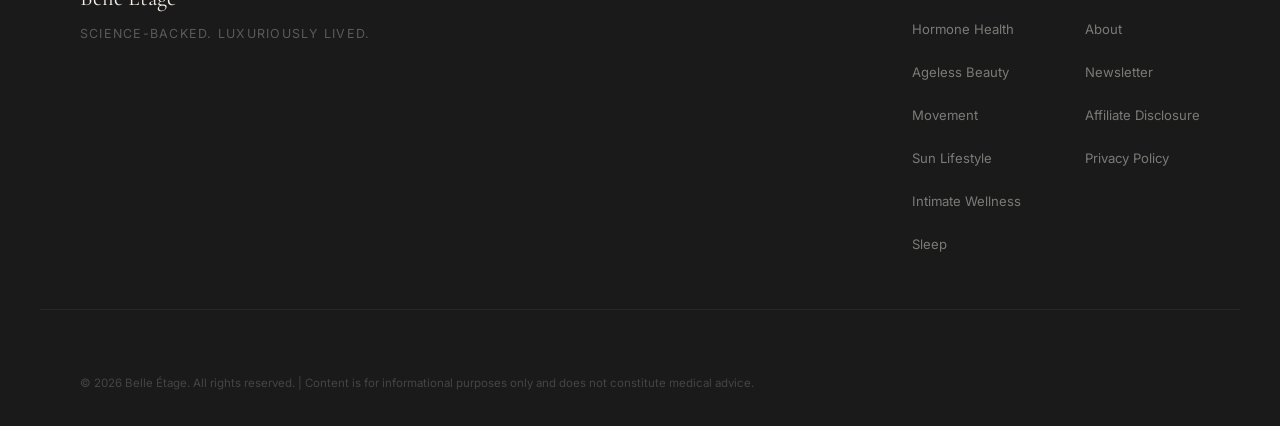
==== commit 8791ec1c: "Add 6th pillar: Sleep" ====
--- a/affiliate-disclosure.html
+++ b/affiliate-disclosure.html
@@ -66,6 +66,7 @@
           <a href="index.html#pillars">Movement</a>
           <a href="index.html#pillars">Sun Lifestyle</a>
           <a href="index.html#pillars">Intimate Wellness</a>
+          <a href="index.html#pillars">Sleep</a>
         </div>
         <div class="footer-col">
           <p class="footer-col-title">Company</p>
--- a/styles.css
+++ b/styles.css
@@ -687,7 +687,7 @@
   max-width: 1280px;
   margin: 4rem auto 0;
   display: grid;
-  grid-template-columns: repeat(5, 1fr);
+  grid-template-columns: repeat(3, 1fr);
   gap: 2px;
 }
 .pillar-card {
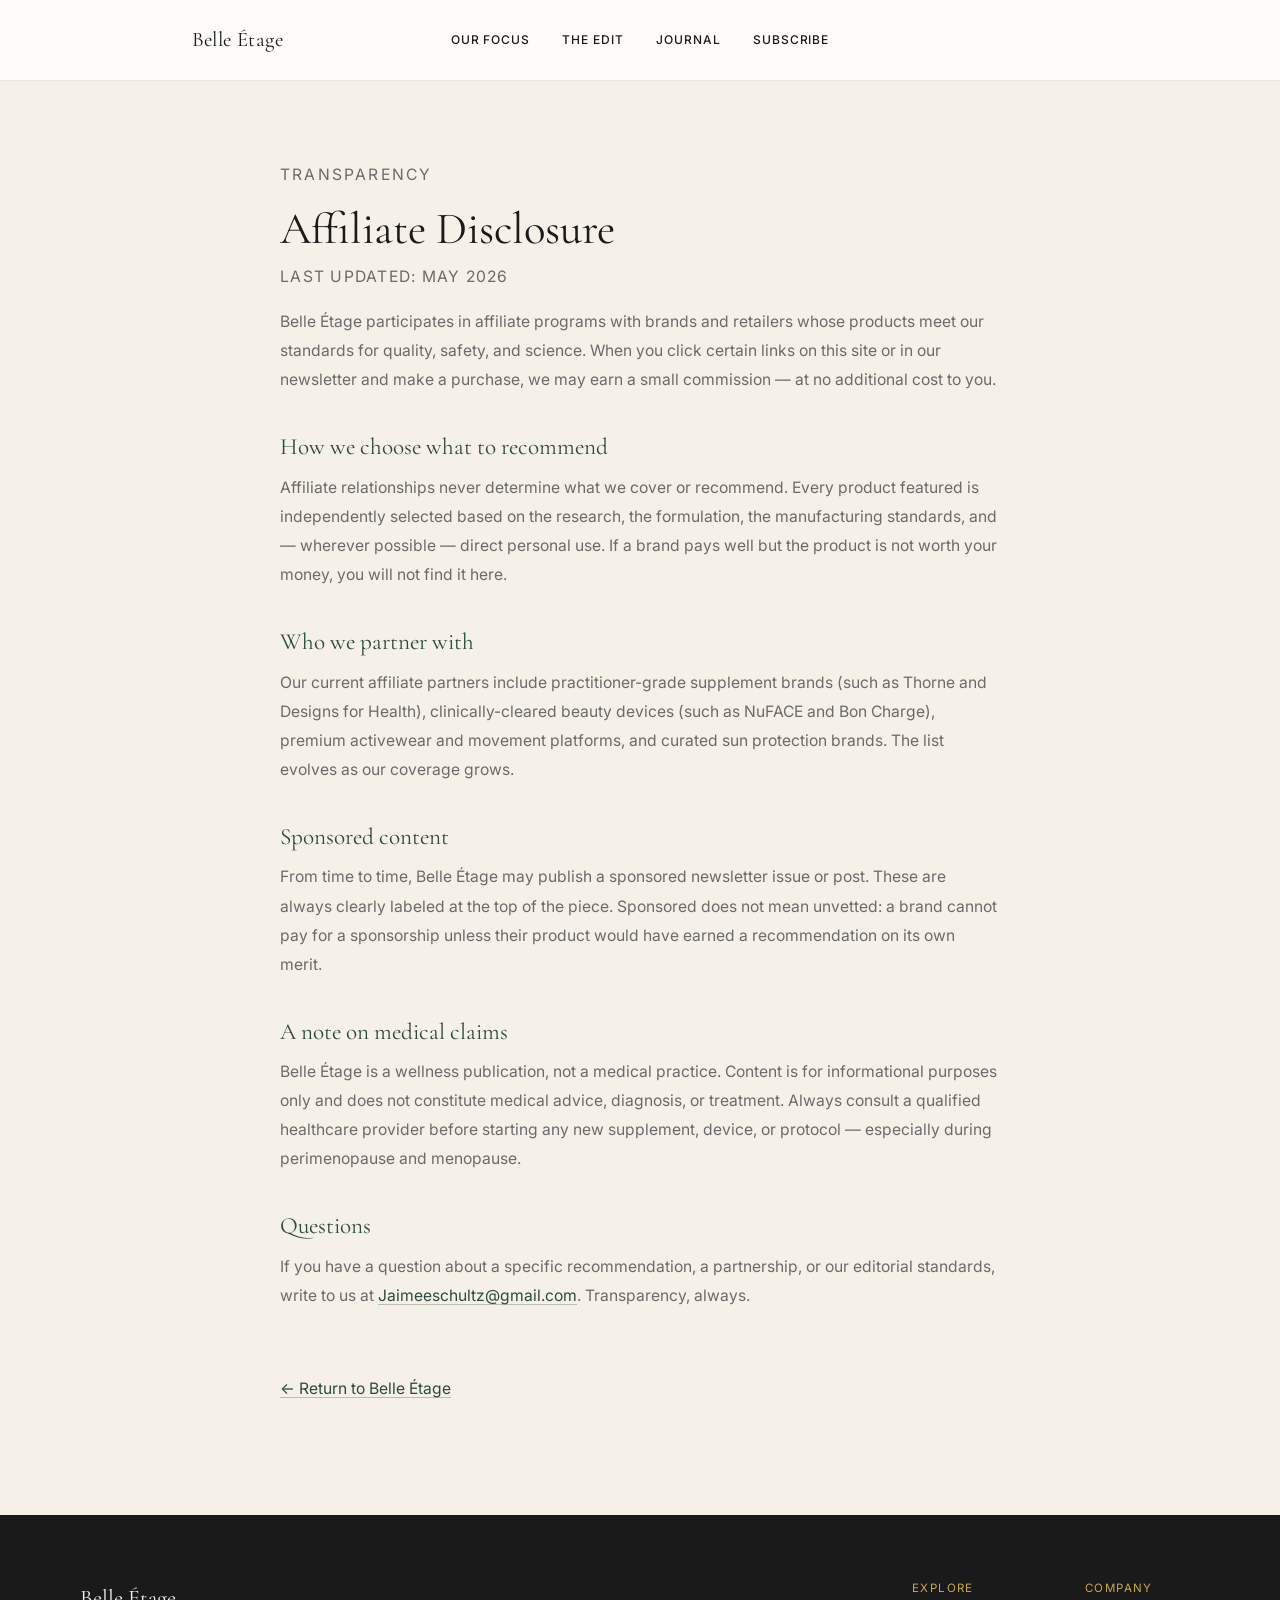
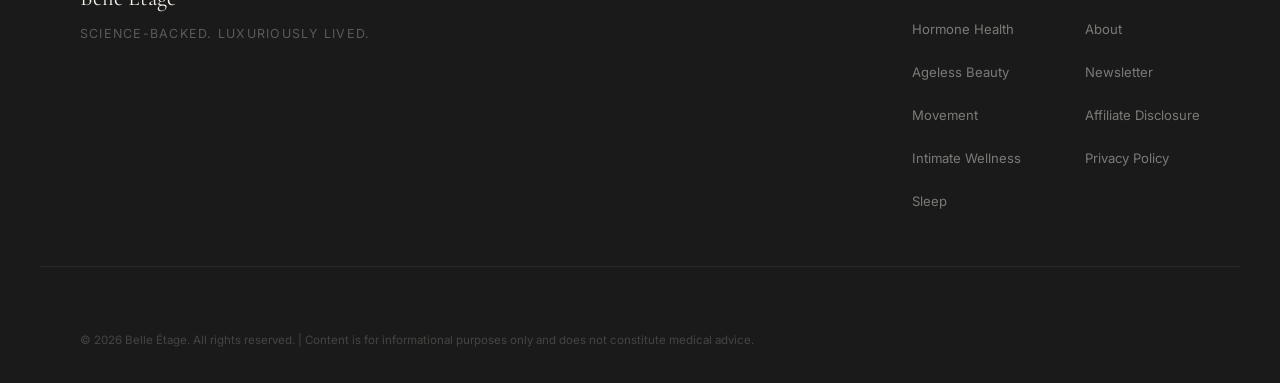
==== commit c434cbe1: "Remove Sun Lifestyle pillar entirely" ====
--- a/affiliate-disclosure.html
+++ b/affiliate-disclosure.html
@@ -64,7 +64,6 @@
           <a href="index.html#pillars">Hormone Health</a>
           <a href="index.html#pillars">Ageless Beauty</a>
           <a href="index.html#pillars">Movement</a>
-          <a href="index.html#pillars">Sun Lifestyle</a>
           <a href="index.html#pillars">Intimate Wellness</a>
           <a href="index.html#pillars">Sleep</a>
         </div>
--- a/styles.css
+++ b/styles.css
@@ -178,31 +178,29 @@
   padding-top: 5rem;
   overflow: hidden;
 }
-.hero::before {
-  content: "";
-  position: absolute;
-  top: 50%;
-  right: -8%;
-  width: 520px;
-  height: 520px;
-  border-radius: 50%;
-  border: 1px solid rgba(201,168,76,0.22);
-  transform: translateY(-50%);
-  pointer-events: none;
-}
-.hero::after {
-  content: "";
-  position: absolute;
-  top: 50%;
-  right: 4%;
-  width: 320px;
-  height: 320px;
-  border-radius: 50%;
-  background: radial-gradient(circle, rgba(201,168,76,0.10), rgba(45,74,62,0.04) 60%, transparent 75%);
-  transform: translateY(-50%);
-  pointer-events: none;
-}
 .hero-content { position: relative; z-index: 1; }
+.hero-image-wrap {
+  position: relative;
+  z-index: 1;
+  padding: 3rem 5rem 3rem 0;
+  display: flex;
+  align-items: center;
+  justify-content: center;
+}
+.hero-image {
+  display: block;
+  width: 380px;
+  height: 507px;
+  max-width: 100%;
+  object-fit: cover;
+  object-position: center;
+  border-radius: 4px;
+  box-shadow:
+    0 30px 80px -20px rgba(45,74,62,0.35),
+    0 12px 30px -10px rgba(0,0,0,0.22);
+  filter: saturate(1.05) contrast(1.03);
+  flex-shrink: 0;
+}
 .hero-content {
   padding: 5rem 4rem 5rem 6rem;
   max-width: 640px;
@@ -225,60 +223,6 @@
   max-width: 480px;
 }
 .hero-actions { display: flex; gap: 1rem; flex-wrap: wrap; }
-
-.hero-image {
-  height: 100vh;
-  background: var(--green);
-  display: flex;
-  align-items: center;
-  justify-content: center;
-  position: relative;
-  overflow: hidden;
-}
-.hero-img-frame {
-  width: 85%;
-  height: 75%;
-  border: 1px solid rgba(201,168,76,0.3);
-  display: flex;
-  align-items: center;
-  justify-content: center;
-  position: relative;
-}
-.hero-img-inner {
-  width: 100%;
-  height: 100%;
-  display: flex;
-  align-items: center;
-  justify-content: center;
-  position: relative;
-}
-.hero-decoration {
-  position: absolute;
-  inset: 1.5rem;
-  border: 1px solid rgba(201,168,76,0.15);
-}
-.hero-bottles {
-  display: flex;
-  gap: 1.5rem;
-  align-items: flex-end;
-  z-index: 1;
-}
-.bottle {
-  background: rgba(201,168,76,0.25);
-  border: 1px solid rgba(201,168,76,0.4);
-  border-radius: 40px 40px 4px 4px;
-}
-.b1 { width: 44px; height: 110px; }
-.b2 { width: 54px; height: 150px; background: rgba(201,168,76,0.35); }
-.b3 { width: 38px; height: 90px; }
-
-.hero-leaf {
-  position: absolute;
-  background: rgba(201,168,76,0.12);
-  border-radius: 50% 0;
-}
-.leaf1 { width: 120px; height: 80px; top: 15%; right: 10%; transform: rotate(-30deg); }
-.leaf2 { width: 80px; height: 55px; bottom: 20%; left: 8%; transform: rotate(20deg); }
 
 /* ─── TRUST BAR ─── */
 .trust-bar {
@@ -791,7 +735,7 @@
   max-width: 1280px;
   margin: 4rem auto 0;
   display: grid;
-  grid-template-columns: repeat(2, 1fr);
+  grid-template-columns: repeat(3, 1fr);
   gap: 2rem;
 }
 .journal-card { background: var(--white); padding: 2.5rem; border-bottom: 3px solid var(--gold); transition: box-shadow 0.25s; }
@@ -846,6 +790,31 @@
 .footer-bottom { max-width: 1280px; margin: 0 auto; }
 .footer-bottom p { font-size: 0.72rem; color: rgba(245,240,232,0.2); }
 
+/* ─── ARTICLE PAGES ─── */
+.article-page { padding: 9rem 2.5rem 5rem; background: var(--cream); min-height: 100vh; }
+.article-inner { max-width: 720px; margin: 0 auto; }
+.article-eyebrow { font-size: 0.72rem; letter-spacing: 0.14em; text-transform: uppercase; color: var(--gold); margin-bottom: 1.5rem; }
+.article-title { font-family: var(--serif); font-size: 3rem; color: var(--black); line-height: 1.08; margin-bottom: 1.5rem; font-weight: 400; }
+.article-meta { font-size: 0.78rem; letter-spacing: 0.06em; color: var(--grey-light); margin-bottom: 3.5rem; }
+.article-meta .dot { margin: 0 0.6rem; }
+.article-lead { font-family: var(--serif); font-size: 1.35rem; font-style: italic; line-height: 1.55; color: var(--green); margin-bottom: 2.5rem; }
+.article-inner h2 { font-family: var(--serif); font-size: 1.65rem; color: var(--green); margin: 3rem 0 1rem; line-height: 1.25; font-weight: 500; }
+.article-inner h3 { font-size: 0.8rem; letter-spacing: 0.12em; text-transform: uppercase; color: var(--gold); margin: 2.5rem 0 0.75rem; }
+.article-inner p { font-size: 1.02rem; line-height: 1.85; color: var(--grey); margin-bottom: 1.25rem; }
+.article-inner p strong { color: var(--black); font-weight: 500; }
+.article-inner ul { margin: 0 0 1.5rem 1.2rem; }
+.article-inner li { font-size: 1.02rem; line-height: 1.8; color: var(--grey); margin-bottom: 0.5rem; }
+.article-inner blockquote { border-left: 2px solid var(--gold); padding: 0.4rem 0 0.4rem 1.4rem; margin: 2rem 0; font-family: var(--serif); font-style: italic; font-size: 1.15rem; color: var(--black); line-height: 1.55; }
+.article-citation { font-size: 0.82rem; color: var(--grey-light); font-style: italic; margin-top: -0.5rem; margin-bottom: 1.5rem; }
+.article-disclaimer { background: var(--white); border: 1px solid rgba(45,74,62,0.08); padding: 1.5rem 1.75rem; border-radius: 4px; margin: 3.5rem 0 2.5rem; font-size: 0.85rem; line-height: 1.7; color: var(--grey); }
+.article-disclaimer strong { color: var(--green); display: block; font-size: 0.72rem; letter-spacing: 0.12em; text-transform: uppercase; margin-bottom: 0.4rem; font-weight: 500; }
+.article-cta { background: var(--green); color: var(--cream); padding: 3rem 2.5rem; text-align: center; border-radius: 4px; margin-top: 3rem; }
+.article-cta h3 { font-family: var(--serif); font-size: 1.6rem; color: var(--cream); margin-bottom: 0.5rem; letter-spacing: normal; text-transform: none; }
+.article-cta p { color: rgba(245,240,232,0.75); font-size: 0.95rem; margin-bottom: 1.5rem; max-width: 440px; margin-left: auto; margin-right: auto; }
+.article-cta a { display: inline-block; background: var(--cream); color: var(--green); padding: 0.85rem 2rem; font-size: 0.78rem; letter-spacing: 0.12em; text-transform: uppercase; font-weight: 500; border-radius: 2px; }
+.article-back { margin-top: 3rem; font-size: 0.85rem; }
+.article-back a { color: var(--green); text-decoration: underline; text-decoration-color: rgba(45,74,62,0.3); text-underline-offset: 3px; }
+
 /* ─── LEGAL PAGES ─── */
 .legal-page { padding: 10rem 2.5rem 6rem; background: var(--cream); min-height: 100vh; }
 .legal-inner { max-width: 720px; margin: 0 auto; }
@@ -867,6 +836,8 @@
 @media (max-width: 900px) {
   .hero { grid-template-columns: 1fr; min-height: auto; }
   .hero-content { padding: 8rem 2.5rem 3rem; max-width: 100%; }
+  .hero-image-wrap { padding: 0 2.5rem 4rem; }
+  .hero-image { width: 320px; height: 427px; }
   .about-inner { grid-template-columns: 1fr; gap: 3rem; }
   .newsletter-inner { grid-template-columns: 1fr; gap: 3rem; }
   .footer-inner { grid-template-columns: 1fr; gap: 3rem; }
